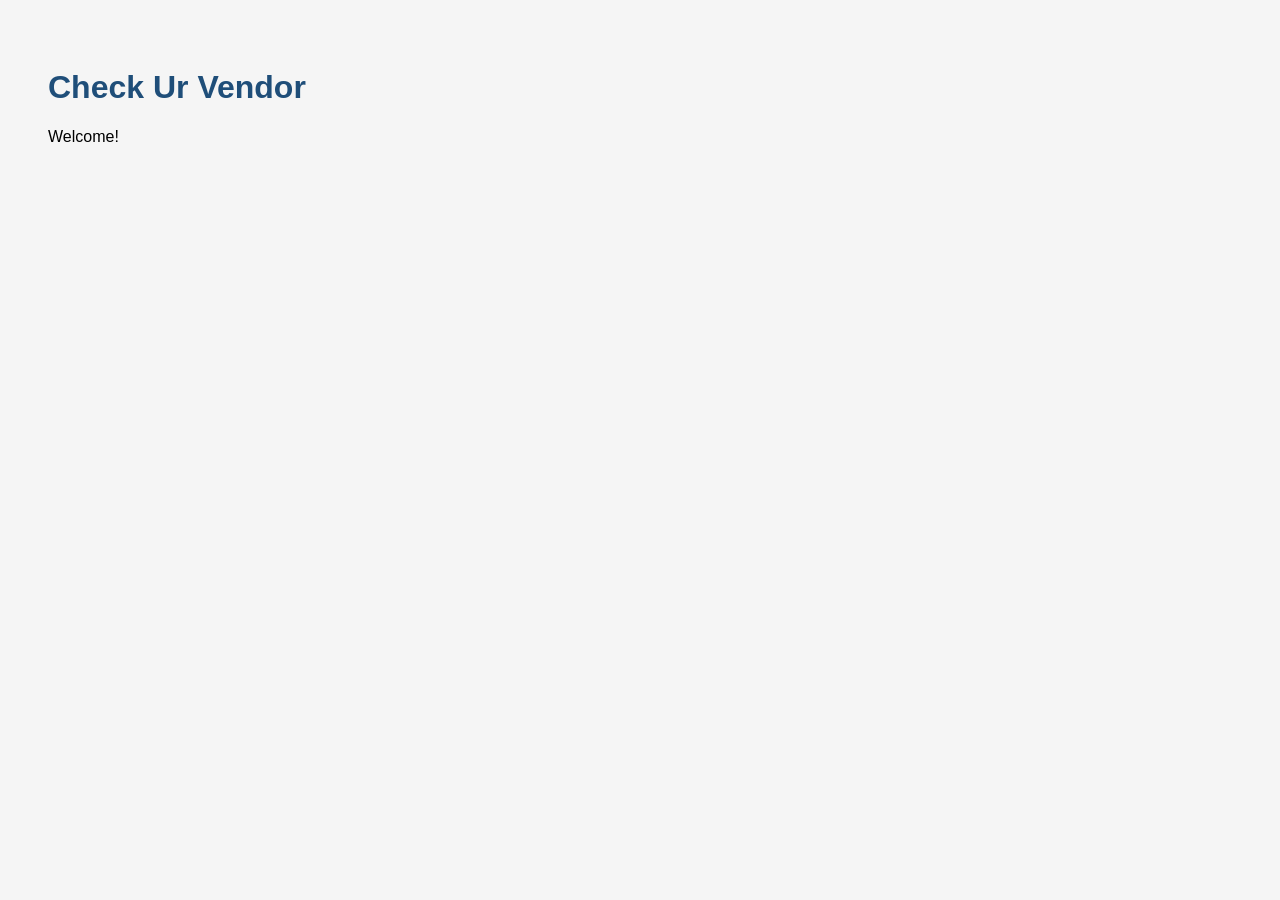
==== index.html @ ebb58fc2 "Initial project structure" ====
<!DOCTYPE html>
<html>
<head>
<title>Check Ur Vendor</title>
<link rel="stylesheet" href="style.css">
</head>
<body>
<h1>Check Ur Vendor</h1>
<p>Welcome!</p>
<script src="script.js"></script>
<script src="js/app.js"></script>
</body>
</html>
<link rel="stylesheet" href="css/style.css">
---- css/style.css ----
body{
font-family:Arial;
padding:40px;
background:#f5f5f5;
}
h1{
color:#1f4e79;
}
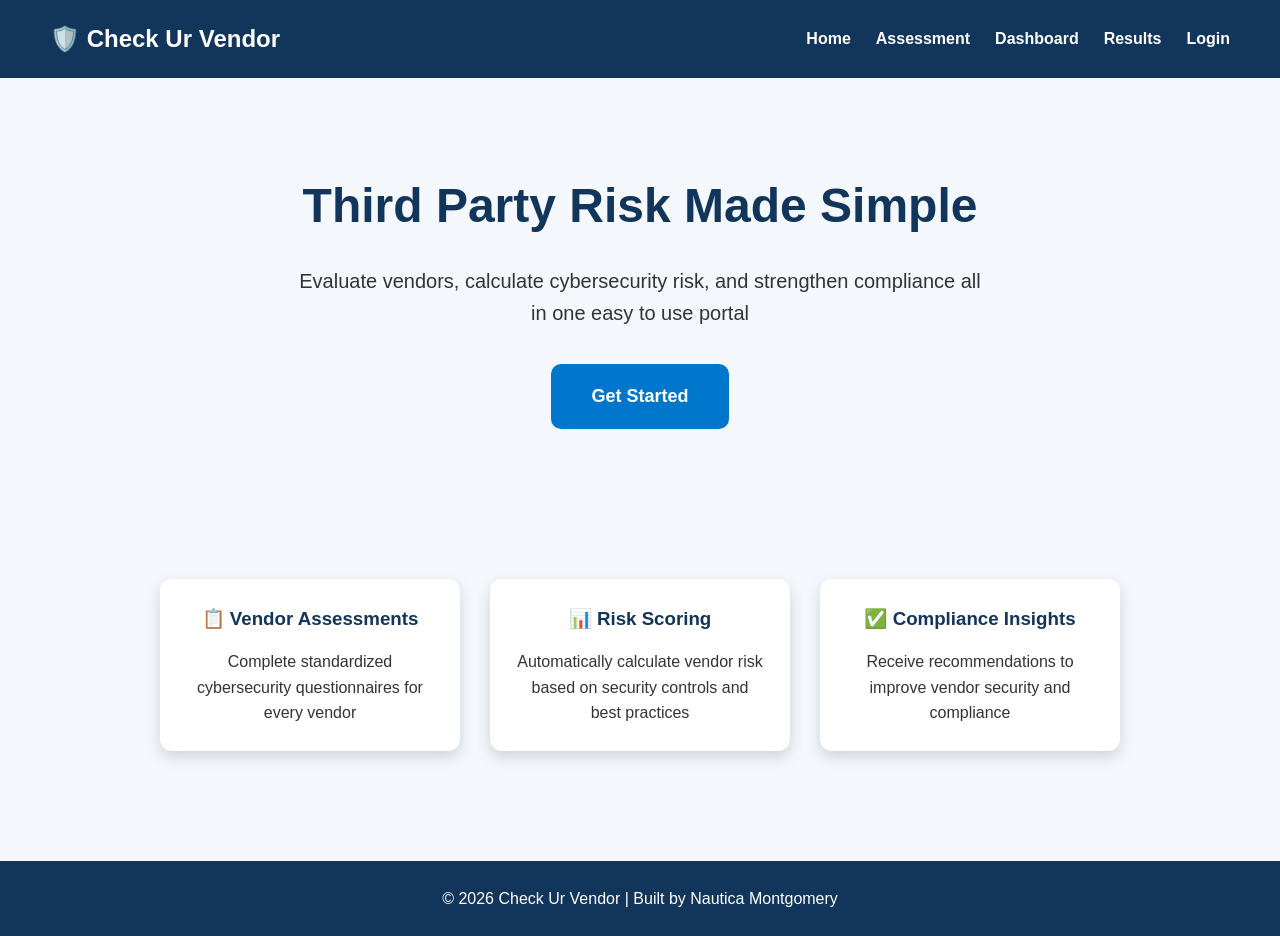
==== commit 070a829c: "Complete assessment page and enterprise CSS styling" ====
--- a/index.html
+++ b/index.html
@@ -1,14 +1,55 @@
 <!DOCTYPE html>
-<html>
+<html lang="en">
 <head>
-<title>Check Ur Vendor</title>
-<link rel="stylesheet" href="style.css">
+    <meta charset="UTF-8">
+    <meta name="viewport" content="width=device-width, initial-scale=1.0">
+    <title>Check Ur Vendor</title>
+    <link rel="stylesheet" href="css/style.css">
 </head>
 <body>
-<h1>Check Ur Vendor</h1>
-<p>Welcome!</p>
-<script src="script.js"></script>
-<script src="js/app.js"></script>
+    <nav>
+        <h2>🛡️ Check Ur Vendor</h2>
+        <ul>
+            <li><a href="index.html">Home</a></li>
+            <li><a href="assessment.html">Assessment</a></li>
+            <li><a href="dashboard.html">Dashboard</a></li>
+            <li><a href="results.html">Results</a></li>
+            <li><a href="login.html">Login</a></li>
+        </ul>
+    </nav>
+    <section class="hero">
+        <h1>Third Party Risk Made Simple</h1>
+        <p>
+            Evaluate vendors, calculate cybersecurity risk,
+            and strengthen compliance all in one easy to use portal
+        </p>
+        <a href="assessment.html" class="button">Get Started</a>
+    </section>
+    <section class="features">
+        <div class="card">
+            <h3>📋 Vendor Assessments</h3>
+            <p>
+                Complete standardized cybersecurity questionnaires
+                for every vendor
+            </p>
+        </div>
+        <div class="card">
+            <h3>📊 Risk Scoring</h3>
+            <p>
+                Automatically calculate vendor risk based on
+                security controls and best practices
+            </p>
+        </div>
+        <div class="card">
+            <h3>✅ Compliance Insights</h3>
+            <p>
+                Receive recommendations to improve vendor security
+                and compliance
+            </p>
+        </div>
+    </section>
+    <footer>
+         <p>© 2026 Check Ur Vendor | Built by Nautica Montgomery</p>
+    </footer>
 </body>
-</html>
-<link rel="stylesheet" href="css/style.css">+</html>
--- a/css/style.css
+++ b/css/style.css
@@ -1,8 +1,192 @@
+*{
+    margin:0;
+    padding:0;
+    box-sizing:border-box;
+}
 body{
-font-family:Arial;
-padding:40px;
-background:#f5f5f5;
+    font-family:Arial, Helvetica, sans-serif;
+    background:#f4f7fb;
+    color:#333;
 }
-h1{
-color:#1f4e79;
+nav{
+    background:#12355B;
+    color:white;
+    display:flex;
+    justify-content:space-between;
+    align-items:center;
+    padding:20px 50px;
+}
+nav ul{
+    display:flex;
+    list-style:none;
+    gap:25px;
+}
+nav a{
+    color:white;
+    text-decoration:none;
+    font-weight:bold;
+}
+nav a:hover{
+    color:#00C2A8;
+}
+.hero{
+    text-align:center;
+    padding:90px 20px;
+}
+.hero h1{
+    font-size:48px;
+    color:#12355B;
+    margin-bottom:20px;
+}
+.hero p{
+    font-size:20px;
+    max-width:700px;
+    margin:auto;
+    line-height:1.6;
+}
+.button{
+    display:inline-block;
+    margin-top:35px;
+    background:#00C2A8;
+    color:white;
+    padding:15px 35px;
+    border-radius:8px;
+    text-decoration:none;
+    font-weight:bold;
+}
+.button:hover{
+    background:#009B87;
+}
+.features{
+    display:flex;
+    justify-content:center;
+    gap:30px;
+    padding:60px;
+    flex-wrap:wrap;
+}
+.card{
+    width:300px;
+    background:white;
+    padding:25px;
+    border-radius:12px;
+    box-shadow:0 6px 15px rgba(0,0,0,.15);
+    text-align:center;
+}
+.card h3{
+    color:#12355B;
+    margin-bottom:15px;
+}
+footer{
+    background:#12355B;
+    color:white;
+    text-align:center;
+    padding:25px;
+    margin-top:50px;
+}
+body {
+    margin: 0;
+    font-family: Arial, Helvetica, sans-serif;
+    background: #f4f7fb;
+    color: #333;
+    line-height: 1.6;
+}
+.assessment-container {
+    max-width: 1200px;
+    margin: 40px auto;
+    padding: 20px;
+}
+.assessment-section {
+    background: white;
+    padding: 35px;
+    margin-bottom: 35px;
+    border-radius: 12px;
+    box-shadow: 0 5px 15px rgba(0,0,0,.08);
+}
+.assessment-section h2{
+    color:#003366;
+    margin-bottom:10px;
+    border-bottom:3px solid #0077cc;
+    padding-bottom:10px;
+}
+.section-description{
+    color:#666;
+    margin-bottom:30px;
+    font-size:16px;
+}
+.form-group{
+    display:flex;
+    flex-direction:column;
+    margin-bottom:20px;
+}
+.form-group label{
+    font-weight:bold;
+    margin-bottom:8px;
+}
+.form-group input,
+.form-group select{
+    padding:14px;
+    border:1px solid #d8d8d8;
+    border-radius:8px;
+    font-size:16px;
+}
+.form-group input:focus,
+.form-group select:focus{
+    border-color:#0077cc;
+    outline:none;
+    box-shadow:0 0 8px rgba(0,119,204,.25);
+}
+.question-card{
+    background:#fafafa;
+    border-left:6px solid #0077cc;
+    padding:25px;
+    margin-top:25px;
+    border-radius:10px;
+}
+.question-card h3{
+    margin-top:0;
+    color:#003366;
+}
+.maturity-scale{
+    display:flex;
+    flex-wrap:wrap;
+    gap:18px;
+    margin-top:20px;
+}
+.maturity-scale label{
+    background:white;
+    border:1px solid #ddd;
+    border-radius:8px;
+    padding:12px 18px;
+    cursor:pointer;
+    transition:.3s;
+}
+.maturity-scale label:hover{
+    background:#0077cc;
+    color:white;
+}
+.submit-section{
+    text-align:center;
+    margin:50px 0;
+}
+.button{
+    background:#0077cc;
+    color:white;
+    border:none;
+    padding:18px 40px;
+    border-radius:10px;
+    font-size:18px;
+    cursor:pointer;
+    transition:.3s;
+}
+.button:hover{
+    background:#005fa3;
+    transform:translateY(-3px);
+}
+@media(max-width:768px){
+.maturity-scale{
+    flex-direction:column;
+}
+.assessment-section{
+    padding:20px;
+}
 }
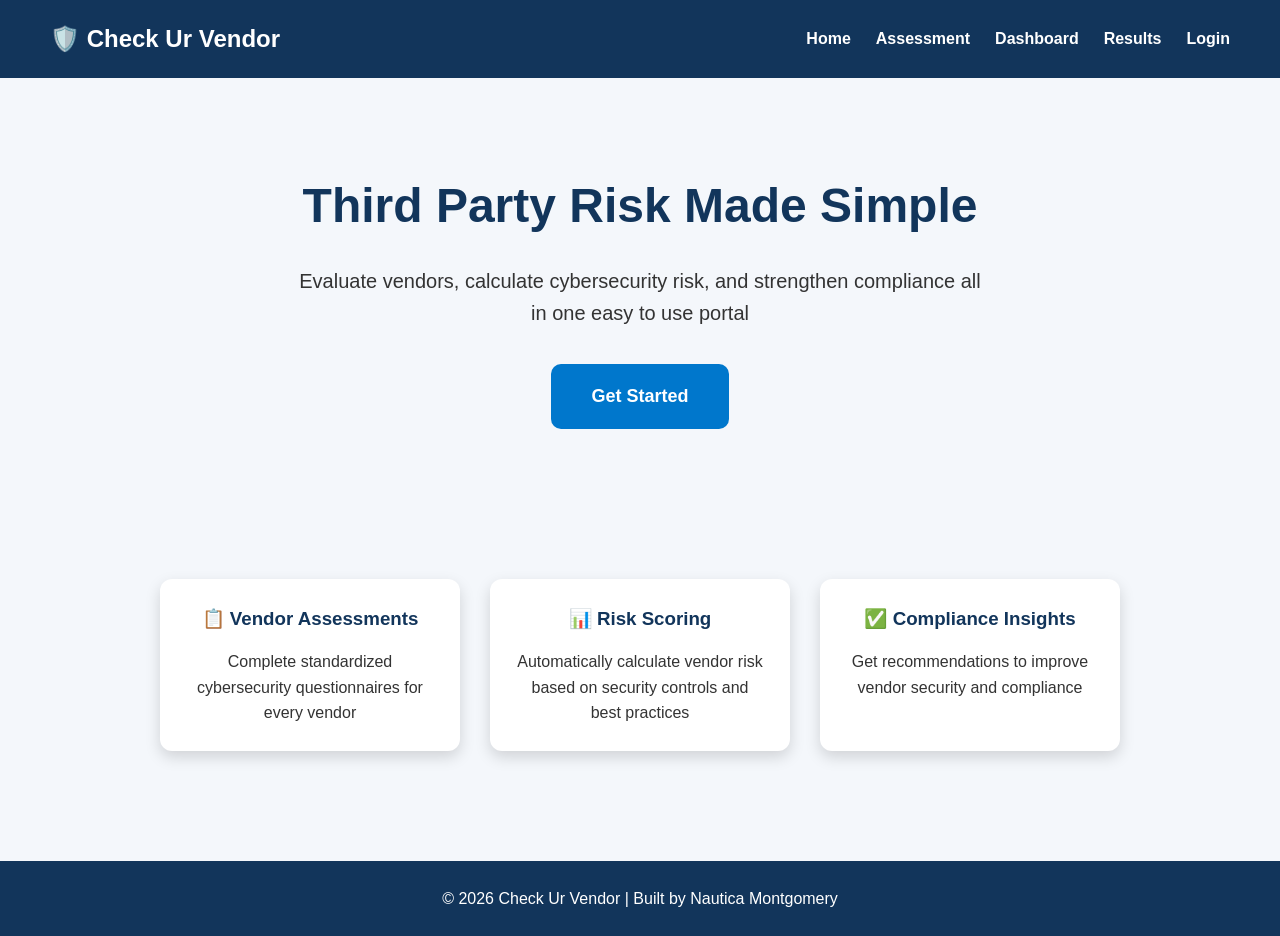
==== commit 89905c24: "added progression bar and check list to results page, added submit event listener to app.js to store" ====
--- a/index.html
+++ b/index.html
@@ -43,7 +43,7 @@
         <div class="card">
             <h3>✅ Compliance Insights</h3>
             <p>
-                Receive recommendations to improve vendor security
+                Get recommendations to improve vendor security
                 and compliance
             </p>
         </div>
--- a/css/style.css
+++ b/css/style.css
@@ -189,4 +189,50 @@
 .assessment-section{
     padding:20px;
 }
+}
+.progress-container{
+    background:white;
+    padding:25px;
+    border-radius:12px;
+    margin-bottom:30px;
+    box-shadow:0 4px 12px rgba(0,0,0,.08);
+}
+.progress-header{
+    display:flex;
+    justify-content:space-between;
+    align-items:center;
+    margin-bottom:15px;
+}
+.progress-bar{
+    background:#ddd;
+    height:18px;
+    border-radius:20px;
+    overflow:hidden;
+}
+.progress-fill{
+    width:0%;
+    height:100%;
+    background:#0077cc;
+    transition:width .5s ease;
+}
+.checklist-container{
+
+    background:white;
+
+    margin-bottom:35px;
+
+    padding:25px;
+
+    border-radius:12px;
+
+    box-shadow:0 4px 12px rgba(0,0,0,.08);
+
+}
+.checklist-container ul{
+    list-style:none;
+    padding:0;
+}
+.checklist-container li{
+    padding:10px 0;
+    font-size:16px;
 }
